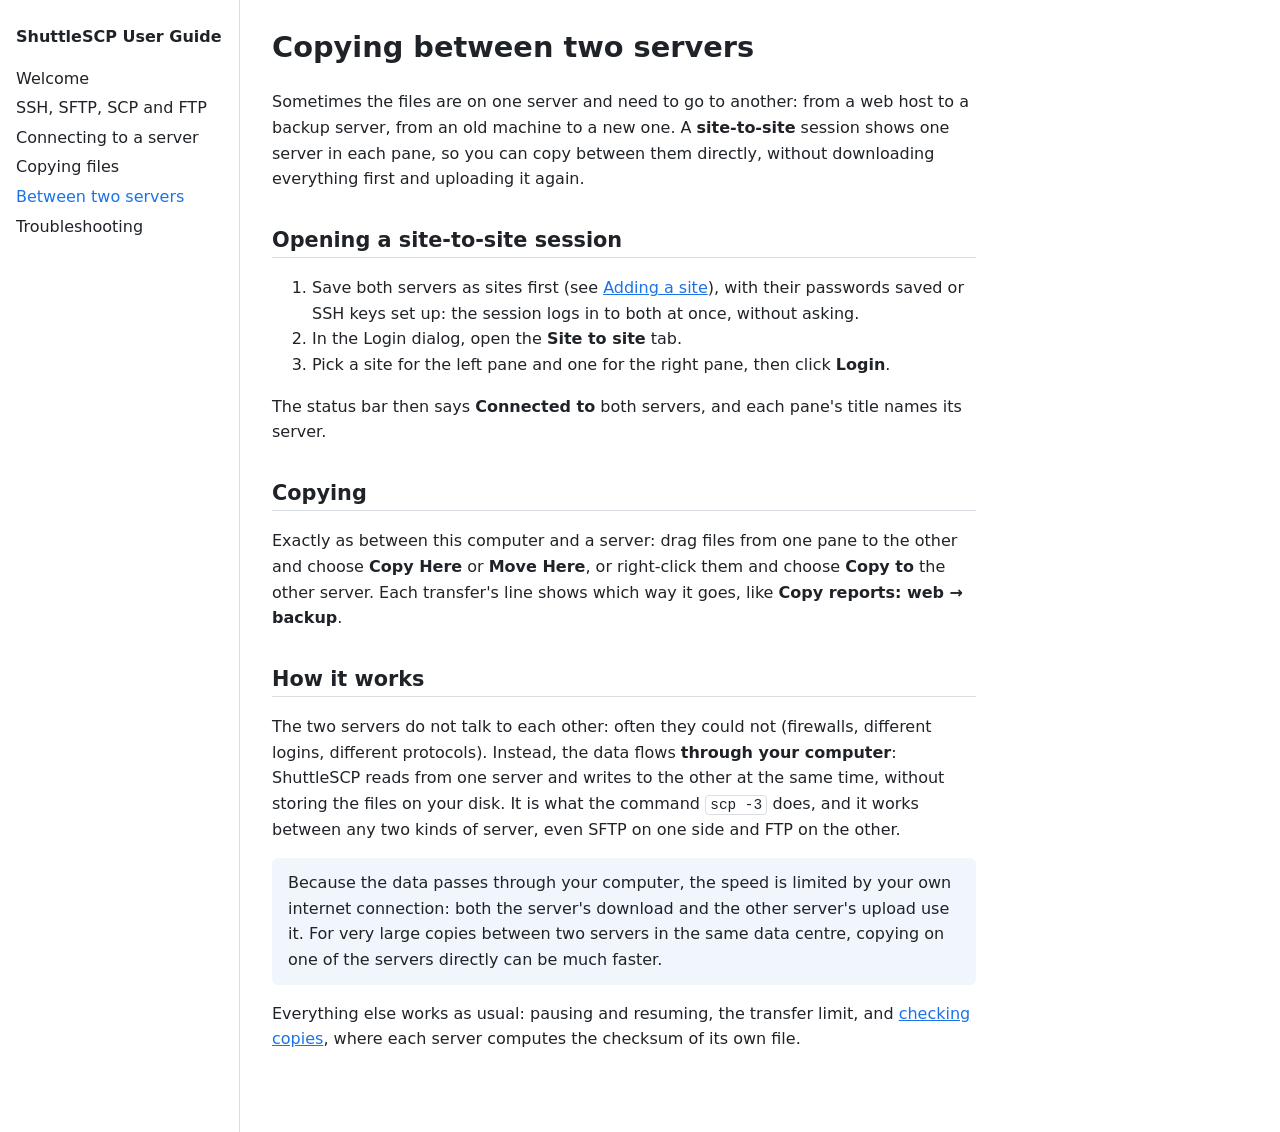
==== docs/help/site-to-site.html @ 419726ca "Add a user guide, opened from Help › User Guide Phase 1 of the help documentation: HTML pages in doc" ====
<!DOCTYPE html>
<html lang="en">
<head>
<meta charset="utf-8">
<meta name="viewport" content="width=device-width, initial-scale=1">
<title>Between two servers · ShuttleSCP User Guide</title>
<link rel="stylesheet" href="style.css">
</head>
<body>
<div class="page">
<nav>
  <p class="title">ShuttleSCP User Guide</p>
  <ul>
    <li><a href="index.html">Welcome</a></li>
    <li><a href="protocols.html">SSH, SFTP, SCP and FTP</a></li>
    <li><a href="connecting.html">Connecting to a server</a></li>
    <li><a href="transferring.html">Copying files</a></li>
    <li><a href="site-to-site.html" aria-current="page">Between two servers</a></li>
    <li><a href="troubleshooting.html">Troubleshooting</a></li>
  </ul>
</nav>
<main>
<h1>Copying between two servers</h1>

<p>Sometimes the files are on one server and need to go to another: from a web host to a
backup server, from an old machine to a new one. A <strong>site-to-site</strong> session
shows one server in each pane, so you can copy between them directly, without downloading
everything first and uploading it again.</p>

<h2>Opening a site-to-site session</h2>
<ol>
  <li>Save both servers as sites first (see <a href="connecting.html#sites">Adding a
    site</a>), with their passwords saved or SSH keys set up: the session logs in to both
    at once, without asking.</li>
  <li>In the Login dialog, open the <span class="ui">Site to site</span> tab.</li>
  <li>Pick a site for the left pane and one for the right pane, then click <span
    class="ui">Login</span>.</li>
</ol>
<p>The status bar then says <span class="ui">Connected to</span> both servers, and each
pane's title names its server.</p>

<h2>Copying</h2>
<p>Exactly as between this computer and a server: drag files from one pane to the other and
choose <span class="ui">Copy Here</span> or <span class="ui">Move Here</span>, or right-click
them and choose <span class="ui">Copy to</span> the other server. Each transfer's line shows
which way it goes, like <span class="ui">Copy reports: web → backup</span>.</p>
<!-- clip: site-to-site.gif -->

<h2>How it works</h2>
<p>The two servers do not talk to each other: often they could not (firewalls, different
logins, different protocols). Instead, the data flows <strong>through your computer</strong>:
ShuttleSCP reads from one server and writes to the other at the same time, without storing
the files on your disk. It is what the command <code>scp -3</code> does, and it works between
any two kinds of server, even SFTP on one side and FTP on the other.</p>
<p class="note">Because the data passes through your computer, the speed is limited by your
own internet connection: both the server's download and the other server's upload use it.
For very large copies between two servers in the same data centre, copying on one of the
servers directly can be much faster.</p>

<p>Everything else works as usual: pausing and resuming, the transfer limit, and <a
href="transferring.html#verify">checking copies</a>, where each server computes the checksum
of its own file.</p>
</main>
</div>
</body>
</html>
---- docs/help/style.css ----
/* The ShuttleSCP user guide: plain pages, readable offline in any browser. */
:root {
  --text: #1f2328;
  --muted: #59636e;
  --accent: #1a73e8;
  --line: #d8dee4;
  --note: #f1f6fd;
  --warn: #fff8e6;
  color-scheme: light dark;
}
@media (prefers-color-scheme: dark) {
  :root {
    --text: #e6edf3;
    --muted: #9198a1;
    --accent: #6cb6ff;
    --line: #3d444d;
    --note: #16263a;
    --warn: #33290f;
  }
}
* { box-sizing: border-box; }
body {
  margin: 0;
  font: 16px/1.6 system-ui, -apple-system, "Segoe UI", Ubuntu, sans-serif;
  color: var(--text);
  background: Canvas;
}
.page { display: flex; min-height: 100vh; }
nav {
  flex: 0 0 15rem;
  padding: 1.5rem 1rem;
  border-right: 1px solid var(--line);
}
nav .title { font-weight: 700; margin: 0 0 1rem; }
nav ul { list-style: none; padding: 0; margin: 0; }
nav li { margin: 0.25rem 0; }
nav a { color: var(--text); text-decoration: none; }
nav a:hover, nav a[aria-current="page"] { color: var(--accent); }
main { flex: 1; max-width: 48rem; padding: 1.5rem 2rem 4rem; }
h1 { font-size: 1.8rem; margin-top: 0; }
h2 { font-size: 1.3rem; margin-top: 2rem; border-bottom: 1px solid var(--line); }
h3 { font-size: 1.05rem; margin-top: 1.5rem; }
a { color: var(--accent); }
code, kbd {
  font: 0.9em ui-monospace, "Cascadia Mono", Menlo, monospace;
  padding: 0.1em 0.3em;
  border: 1px solid var(--line);
  border-radius: 4px;
}
.ui { font-weight: 600; }
.note, .warn {
  padding: 0.75rem 1rem;
  border-radius: 6px;
  margin: 1rem 0;
  background: var(--note);
}
.warn { background: var(--warn); }
table { border-collapse: collapse; width: 100%; margin: 1rem 0; }
th, td { text-align: left; padding: 0.4rem 0.6rem; border-bottom: 1px solid var(--line); vertical-align: top; }
figure { margin: 1.5rem 0; }
figure img { max-width: 100%; border: 1px solid var(--line); border-radius: 6px; }
figcaption { color: var(--muted); font-size: 0.9rem; }
@media (max-width: 40rem) {
  .page { display: block; }
  nav { border-right: 0; border-bottom: 1px solid var(--line); }
}
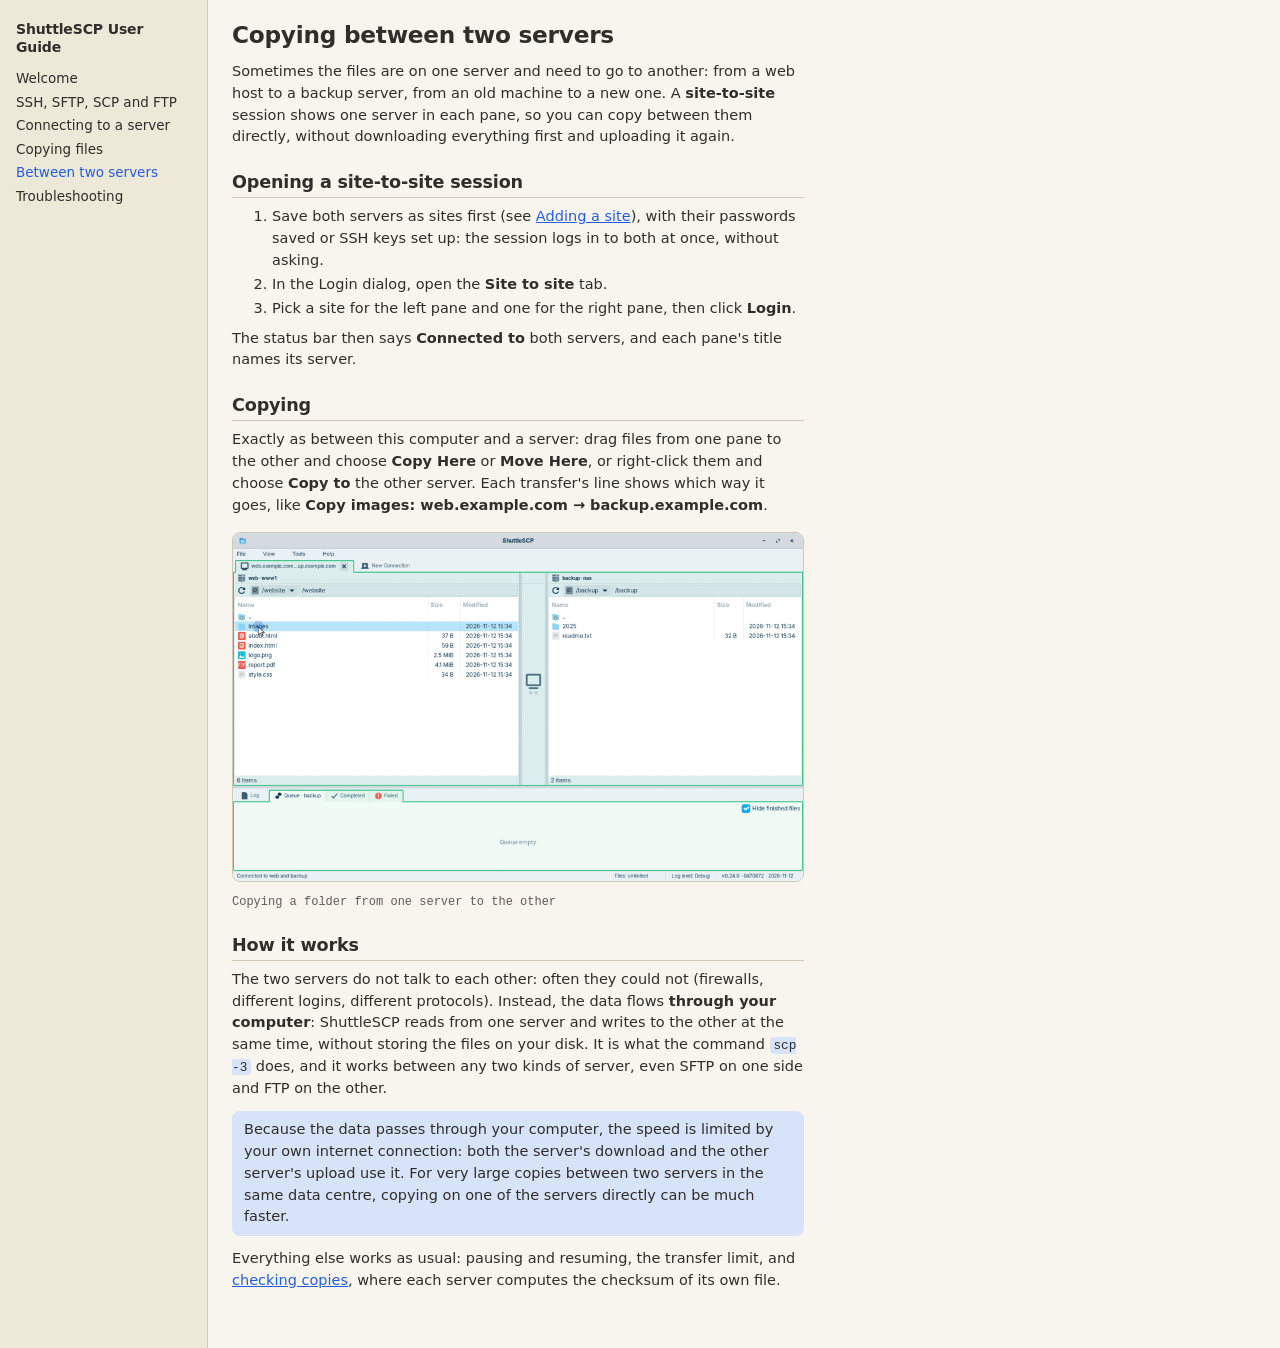
==== commit bedb0842: "User guide: clips of copying files and of site to site A debug-only recorder (ui_clips.rs) plays eac" ====
--- a/docs/help/site-to-site.html
+++ b/docs/help/site-to-site.html
@@ -43,8 +43,13 @@
 <p>Exactly as between this computer and a server: drag files from one pane to the other and
 choose <span class="ui">Copy Here</span> or <span class="ui">Move Here</span>, or right-click
 them and choose <span class="ui">Copy to</span> the other server. Each transfer's line shows
-which way it goes, like <span class="ui">Copy reports: web → backup</span>.</p>
-<!-- clip: site-to-site.gif -->
+which way it goes, like <span class="ui">Copy images: web.example.com → backup.example.com</span>.</p>
+<figure>
+  <img src="clips/site-to-site.gif" width="960" height="586" alt="The images folder is
+  dragged from the web server to the backup server and copied through this computer; its
+  files show as verified.">
+  <figcaption>Copying a folder from one server to the other</figcaption>
+</figure>
 
 <h2>How it works</h2>
 <p>The two servers do not talk to each other: often they could not (firewalls, different
--- a/docs/help/style.css
+++ b/docs/help/style.css
@@ -1,66 +1,107 @@
-/* The ShuttleSCP user guide: plain pages, readable offline in any browser. */
+/* The ShuttleSCP user guide: plain pages, readable offline in any browser. Colours and
+   type follow dsalvado.ca (warm surfaces, charcoal ink, Luna blue for what can be
+   clicked, brick red only for a warning); the fonts fall back to the system's when
+   Inter is not installed, since the pages download nothing. */
 :root {
-  --text: #1f2328;
-  --muted: #59636e;
-  --accent: #1a73e8;
-  --line: #d8dee4;
-  --note: #f1f6fd;
-  --warn: #fff8e6;
+  --surface: #f7f5ee;
+  --panel: #ece9d8;
+  --ink: #312d2a;
+  --muted: #625c55;
+  --hairline: #cfc9b6;
+  --accent: #245edc;
+  --signal: #b83d2c;
+  --mist: #d6e3f8;
   color-scheme: light dark;
 }
 @media (prefers-color-scheme: dark) {
   :root {
-    --text: #e6edf3;
-    --muted: #9198a1;
-    --accent: #6cb6ff;
-    --line: #3d444d;
-    --note: #16263a;
-    --warn: #33290f;
+    --surface: #1b1917;
+    --panel: #26231f;
+    --ink: #f1eee6;
+    --muted: #b0aaa0;
+    --hairline: #3a3531;
+    --accent: #6e9bff;
+    --signal: #f08a78;
+    --mist: #22304f;
   }
 }
 * { box-sizing: border-box; }
 body {
   margin: 0;
-  font: 16px/1.6 system-ui, -apple-system, "Segoe UI", Ubuntu, sans-serif;
-  color: var(--text);
-  background: Canvas;
+  font: 14.5px/1.5 Inter, system-ui, -apple-system, "Segoe UI", Ubuntu, sans-serif;
+  color: var(--ink);
+  background: var(--surface);
 }
 .page { display: flex; min-height: 100vh; }
 nav {
-  flex: 0 0 15rem;
-  padding: 1.5rem 1rem;
-  border-right: 1px solid var(--line);
+  flex: 0 0 13rem;
+  padding: 1.25rem 1rem;
+  background: var(--panel);
+  border-right: 1px solid var(--hairline);
+  font-size: 13.5px;
 }
-nav .title { font-weight: 700; margin: 0 0 1rem; }
+nav .title {
+  font: 600 14px/1.3 "Inter Tight", Inter, system-ui, sans-serif;
+  letter-spacing: -0.01em;
+  margin: 0 0 0.75rem;
+}
 nav ul { list-style: none; padding: 0; margin: 0; }
-nav li { margin: 0.25rem 0; }
-nav a { color: var(--text); text-decoration: none; }
+nav li { margin: 0.2rem 0; }
+nav a { color: var(--ink); text-decoration: none; }
 nav a:hover, nav a[aria-current="page"] { color: var(--accent); }
-main { flex: 1; max-width: 48rem; padding: 1.5rem 2rem 4rem; }
-h1 { font-size: 1.8rem; margin-top: 0; }
-h2 { font-size: 1.3rem; margin-top: 2rem; border-bottom: 1px solid var(--line); }
-h3 { font-size: 1.05rem; margin-top: 1.5rem; }
+main { flex: 1; max-width: calc(62ch + 3rem); padding: 1.25rem 1.5rem 3rem; }
+h1, h2, h3 {
+  font-family: "Inter Tight", Inter, system-ui, sans-serif;
+  letter-spacing: -0.01em;
+  line-height: 1.25;
+}
+h1 { font-size: 1.45rem; font-weight: 600; margin: 0 0 0.75rem; }
+h2 {
+  font-size: 1.1rem;
+  font-weight: 600;
+  margin: 1.5rem 0 0.5rem;
+  padding-bottom: 0.2rem;
+  border-bottom: 1px solid var(--hairline);
+}
+h3 { font-size: 0.98rem; font-weight: 600; margin: 1.1rem 0 0.4rem; }
+p, ul, ol, table { margin: 0.5rem 0; }
+li { margin: 0.15rem 0; }
 a { color: var(--accent); }
 code, kbd {
-  font: 0.9em ui-monospace, "Cascadia Mono", Menlo, monospace;
-  padding: 0.1em 0.3em;
-  border: 1px solid var(--line);
+  font: 0.88em "JetBrains Mono", ui-monospace, "Cascadia Mono", Menlo, monospace;
+  padding: 0.05em 0.3em;
+  background: var(--mist);
   border-radius: 4px;
 }
 .ui { font-weight: 600; }
 .note, .warn {
-  padding: 0.75rem 1rem;
-  border-radius: 6px;
-  margin: 1rem 0;
-  background: var(--note);
+  padding: 0.5rem 0.75rem;
+  border-radius: 8px;
+  margin: 0.75rem 0;
 }
-.warn { background: var(--warn); }
-table { border-collapse: collapse; width: 100%; margin: 1rem 0; }
-th, td { text-align: left; padding: 0.4rem 0.6rem; border-bottom: 1px solid var(--line); vertical-align: top; }
-figure { margin: 1.5rem 0; }
-figure img { max-width: 100%; border: 1px solid var(--line); border-radius: 6px; }
-figcaption { color: var(--muted); font-size: 0.9rem; }
+.note { background: var(--mist); }
+.warn { background: var(--panel); border-left: 3px solid var(--signal); }
+table { border-collapse: collapse; width: 100%; font-size: 0.95em; }
+th, td {
+  text-align: left;
+  padding: 0.3rem 0.5rem;
+  border-bottom: 1px solid var(--hairline);
+  vertical-align: top;
+}
+th { color: var(--muted); font-weight: 600; }
+figure { margin: 1rem 0; }
+figure img {
+  max-width: 100%;
+  height: auto;
+  border: 1px solid var(--hairline);
+  border-radius: 8px;
+}
+figcaption {
+  color: var(--muted);
+  font: 12px/1.4 "JetBrains Mono", ui-monospace, Menlo, monospace;
+  margin-top: 0.3rem;
+}
 @media (max-width: 40rem) {
   .page { display: block; }
-  nav { border-right: 0; border-bottom: 1px solid var(--line); }
+  nav { border-right: 0; border-bottom: 1px solid var(--hairline); }
 }
